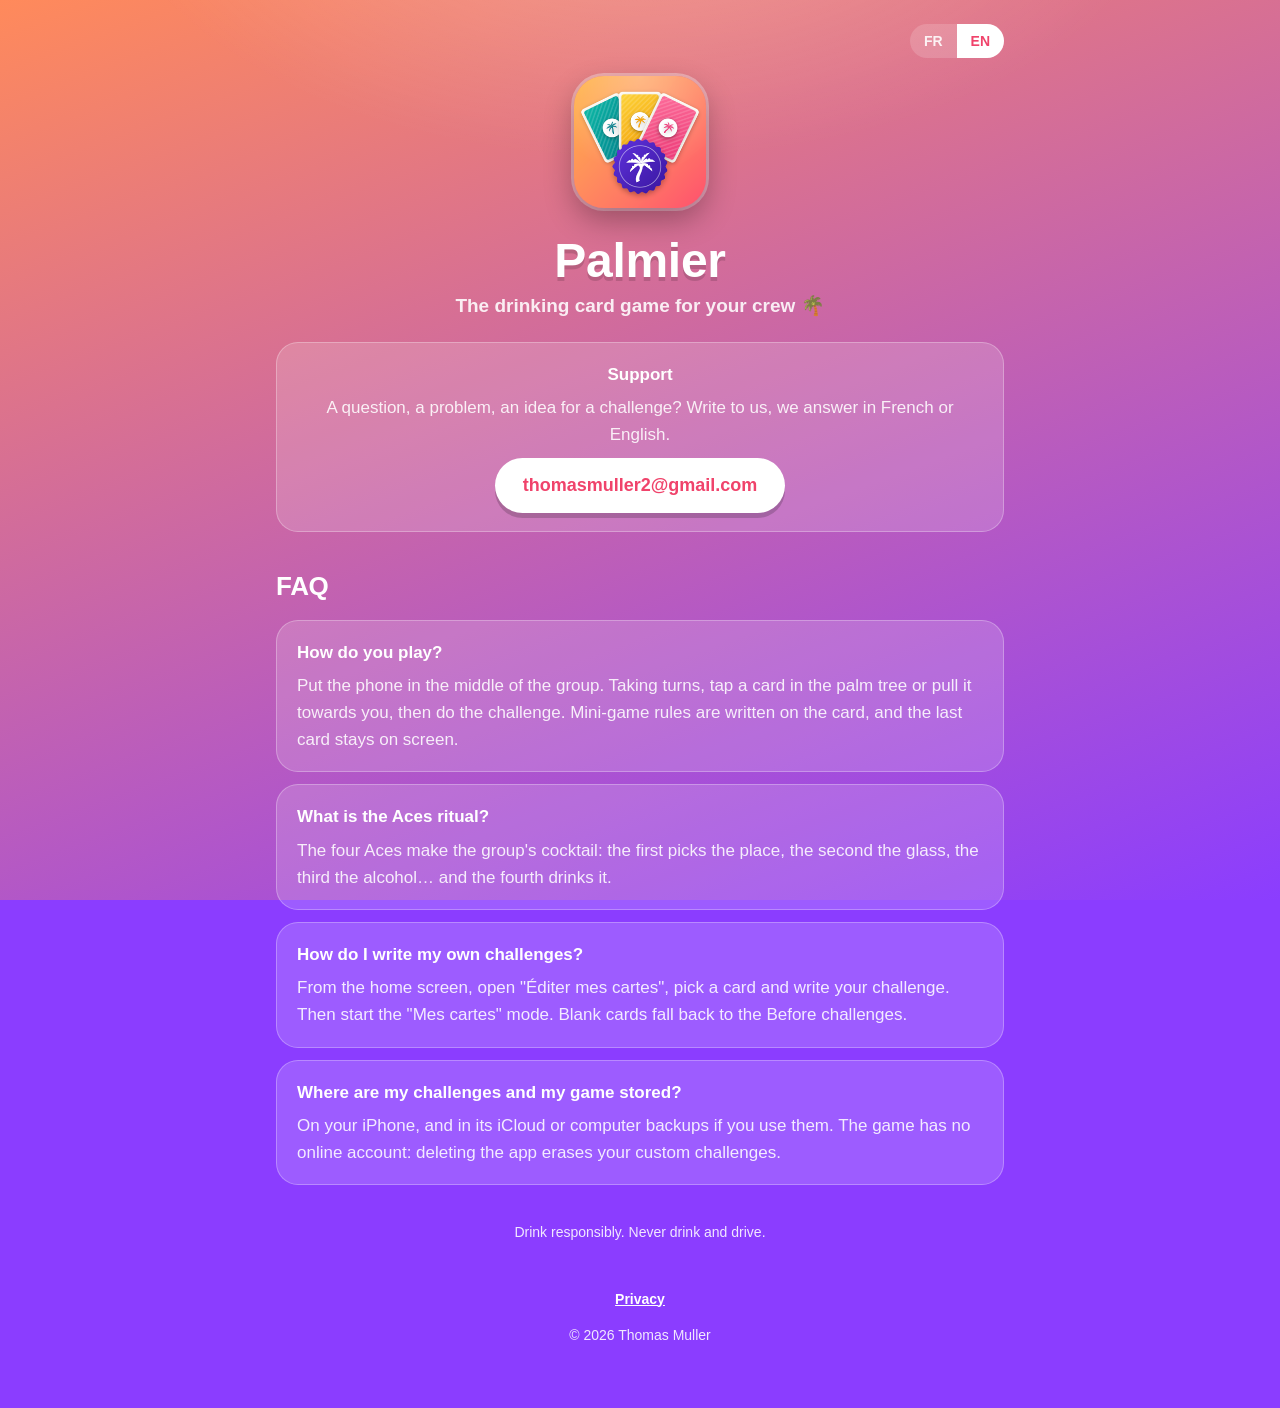
==== index.html @ 2b93b501 "Palmier : pages d'assistance et de confidentialité Co-Authored-By: Claude Opus 5.5 <noreply@anthropi" ====
<!doctype html>
<html lang="fr">
<head>
<meta charset="utf-8">
<meta name="viewport" content="width=device-width, initial-scale=1">
<title>Palmier — Assistance</title>
<meta name="description" content="Palmier, le jeu à boire entre potes : assistance et questions fréquentes.">
<link rel="icon" href="favicon.png">
<link rel="apple-touch-icon" href="apple-touch-icon.png">
<link rel="stylesheet" href="style.css">
<script>
  (function () {
    var q = location.search.match(/[?&]lang=(fr|en)/), l = q ? q[1] : null;
    if (!l) { try { l = localStorage.getItem("lang"); } catch (e) {} }
    if (!l) l = (navigator.language || "fr").toLowerCase().indexOf("fr") === 0 ? "fr" : "en";
    document.documentElement.className = "js show-" + l;
    document.documentElement.lang = l;
    window.setLang = function (x) {
      try { localStorage.setItem("lang", x); } catch (e) {}
      document.documentElement.className = "js show-" + x;
      document.documentElement.lang = x;
      return false;
    };
  })();
</script>
</head>
<body>
<main>
  <div class="top">
    <nav class="langs">
      <a href="?lang=fr" onclick="return setLang('fr')" id="l-fr">FR</a><a href="?lang=en" onclick="return setLang('en')" id="l-en">EN</a>
    </nav>
  </div>

  <header class="hero">
    <img src="icon.png" alt="Palmier">
    <h1>Palmier</h1>
    <p class="tagline" lang="fr">Le jeu à boire entre potes 🌴</p>
    <p class="tagline" lang="en">The drinking card game for your crew 🌴</p>
  </header>

  <section lang="fr">
    <div class="card contact">
      <h3>Assistance</h3>
      <p>Une question, un souci, une idée de défi&nbsp;? Écris-nous, on répond en français ou en anglais.</p>
      <a class="btn" href="mailto:thomasmuller2@gmail.com">thomasmuller2@gmail.com</a>
    </div>

    <h2>Questions fréquentes</h2>
    <div class="card">
      <h3>Comment on joue&nbsp;?</h3>
      <p>Pose le téléphone au milieu de la bande. Chacun son tour, touche une carte du palmier ou tire-la vers toi, puis fais le défi. L'explication des mini-jeux est écrite sur la carte, et la dernière carte reste affichée en bas de l'écran.</p>
    </div>
    <div class="card">
      <h3>C'est quoi le rituel des As&nbsp;?</h3>
      <p>Les quatre As préparent le cocktail du groupe&nbsp;: le premier choisit l'endroit, le deuxième le récipient, le troisième l'alcool… et le quatrième le boit.</p>
    </div>
    <div class="card">
      <h3>Comment créer mes propres défis&nbsp;?</h3>
      <p>Depuis l'accueil, ouvre «&nbsp;Éditer mes cartes&nbsp;», choisis une carte et écris ton défi. Lance ensuite l'ambiance «&nbsp;Mes cartes&nbsp;». Les cartes laissées vides reprennent les défis du Before.</p>
    </div>
    <div class="card">
      <h3>Où sont enregistrés mes défis et ma partie&nbsp;?</h3>
      <p>Sur ton iPhone, et dans ses sauvegardes iCloud ou ordinateur si tu les as activées. Le jeu n'a pas de compte en ligne&nbsp;: si tu supprimes l'app, tes défis personnalisés sont effacés.</p>
    </div>

    <p class="warning">L'abus d'alcool est dangereux pour la santé, à consommer avec modération.<br>Ne prends jamais le volant après avoir bu.</p>
  </section>

  <section lang="en">
    <div class="card contact">
      <h3>Support</h3>
      <p>A question, a problem, an idea for a challenge? Write to us, we answer in French or English.</p>
      <a class="btn" href="mailto:thomasmuller2@gmail.com">thomasmuller2@gmail.com</a>
    </div>

    <h2>FAQ</h2>
    <div class="card">
      <h3>How do you play?</h3>
      <p>Put the phone in the middle of the group. Taking turns, tap a card in the palm tree or pull it towards you, then do the challenge. Mini-game rules are written on the card, and the last card stays on screen.</p>
    </div>
    <div class="card">
      <h3>What is the Aces ritual?</h3>
      <p>The four Aces make the group's cocktail: the first picks the place, the second the glass, the third the alcohol… and the fourth drinks it.</p>
    </div>
    <div class="card">
      <h3>How do I write my own challenges?</h3>
      <p>From the home screen, open "Éditer mes cartes", pick a card and write your challenge. Then start the "Mes cartes" mode. Blank cards fall back to the Before challenges.</p>
    </div>
    <div class="card">
      <h3>Where are my challenges and my game stored?</h3>
      <p>On your iPhone, and in its iCloud or computer backups if you use them. The game has no online account: deleting the app erases your custom challenges.</p>
    </div>

    <p class="warning">Drink responsibly. Never drink and drive.</p>
  </section>

  <footer>
    <a href="confidentialite.html" lang="fr">Confidentialité</a>
    <a href="confidentialite.html?lang=en" lang="en">Privacy</a>
    <p>© 2026 Thomas Muller</p>
  </footer>
</main>
</body>
</html>
---- style.css ----
:root {
  --top: #ff8a5b;
  --bottom: #8b3dff;
  --card: rgba(255, 255, 255, 0.16);
  --card-line: rgba(255, 255, 255, 0.28);
  --text: #ffffff;
  --muted: rgba(255, 255, 255, 0.88);
  --accent: #f0436b;
}

* { box-sizing: border-box; }

html { background: var(--bottom); }

body {
  margin: 0;
  min-height: 100vh;
  color: var(--text);
  font: 17px/1.6 ui-rounded, "SF Pro Rounded", -apple-system, BlinkMacSystemFont, "Segoe UI", Roboto, "Helvetica Neue", Arial, sans-serif;
  background: radial-gradient(900px 500px at 50% -10%, rgba(255, 255, 255, 0.25) 0%, transparent 60%),
              linear-gradient(160deg, var(--top) 0%, var(--bottom) 100%) fixed;
  -webkit-text-size-adjust: 100%;
}

main { max-width: 760px; margin: 0 auto; padding: 24px 16px 48px; }

.top { display: flex; justify-content: flex-end; }

.langs { display: inline-flex; background: var(--card); border-radius: 999px; overflow: hidden; }
.langs a {
  padding: 6px 14px; color: var(--muted); text-decoration: none; font-weight: 800; font-size: 14px;
}
.show-fr #l-fr, .show-en #l-en { background: #fff; color: var(--accent); }

.hero { text-align: center; padding: 18px 0 8px; }
.hero img {
  width: 132px; height: 132px; border-radius: 30px;
  box-shadow: 0 12px 30px rgba(0, 0, 0, 0.3), 0 0 0 3px rgba(255, 255, 255, 0.35);
}

h1, h2 { font-weight: 900; letter-spacing: -0.3px; }
h1 {
  margin: 18px 0 4px; font-size: 48px; line-height: 1.1;
  text-shadow: 0 4px 0 rgba(0, 0, 0, 0.14);
}
.tagline { margin: 0; color: var(--muted); font-size: 19px; font-weight: 700; }

h2 { font-size: 26px; margin: 34px 0 12px; }

.card {
  background: var(--card); border: 1px solid var(--card-line); border-radius: 22px; padding: 18px 20px; margin: 12px 0;
}
.card h3 { margin: 0 0 6px; font-size: 17px; font-weight: 800; }
.card p { margin: 0; color: var(--muted); }
.card p + p { margin-top: 8px; }

.contact { text-align: center; }
.contact .btn {
  display: inline-block; margin-top: 10px; padding: 13px 28px; border-radius: 999px;
  background: #fff; color: var(--accent); font-weight: 900; font-size: 18px; text-decoration: none;
  box-shadow: 0 5px 0 rgba(0, 0, 0, 0.18);
}

a { color: #fff; font-weight: 700; }

.policy h2 { font-size: 22px; margin-top: 28px; }
.policy p, .policy li { color: var(--muted); }
.updated { text-align: center; color: var(--muted); font-size: 14px; margin-top: 4px; }

.warning { text-align: center; color: var(--muted); font-size: 14px; margin-top: 36px; }

footer { text-align: center; color: var(--muted); font-size: 14px; margin-top: 44px; }
footer a { margin: 0 8px; }

/* Les deux langues s'affichent sans script ; le script n'en garde qu'une. */
.js [lang="fr"]:not(html), .js [lang="en"]:not(html) { display: none; }
.js.show-fr [lang="fr"]:not(html), .js.show-en [lang="en"]:not(html) { display: block; }

@media (max-width: 420px) {
  h1 { font-size: 40px; }
  .hero img { width: 112px; height: 112px; border-radius: 26px; }
}
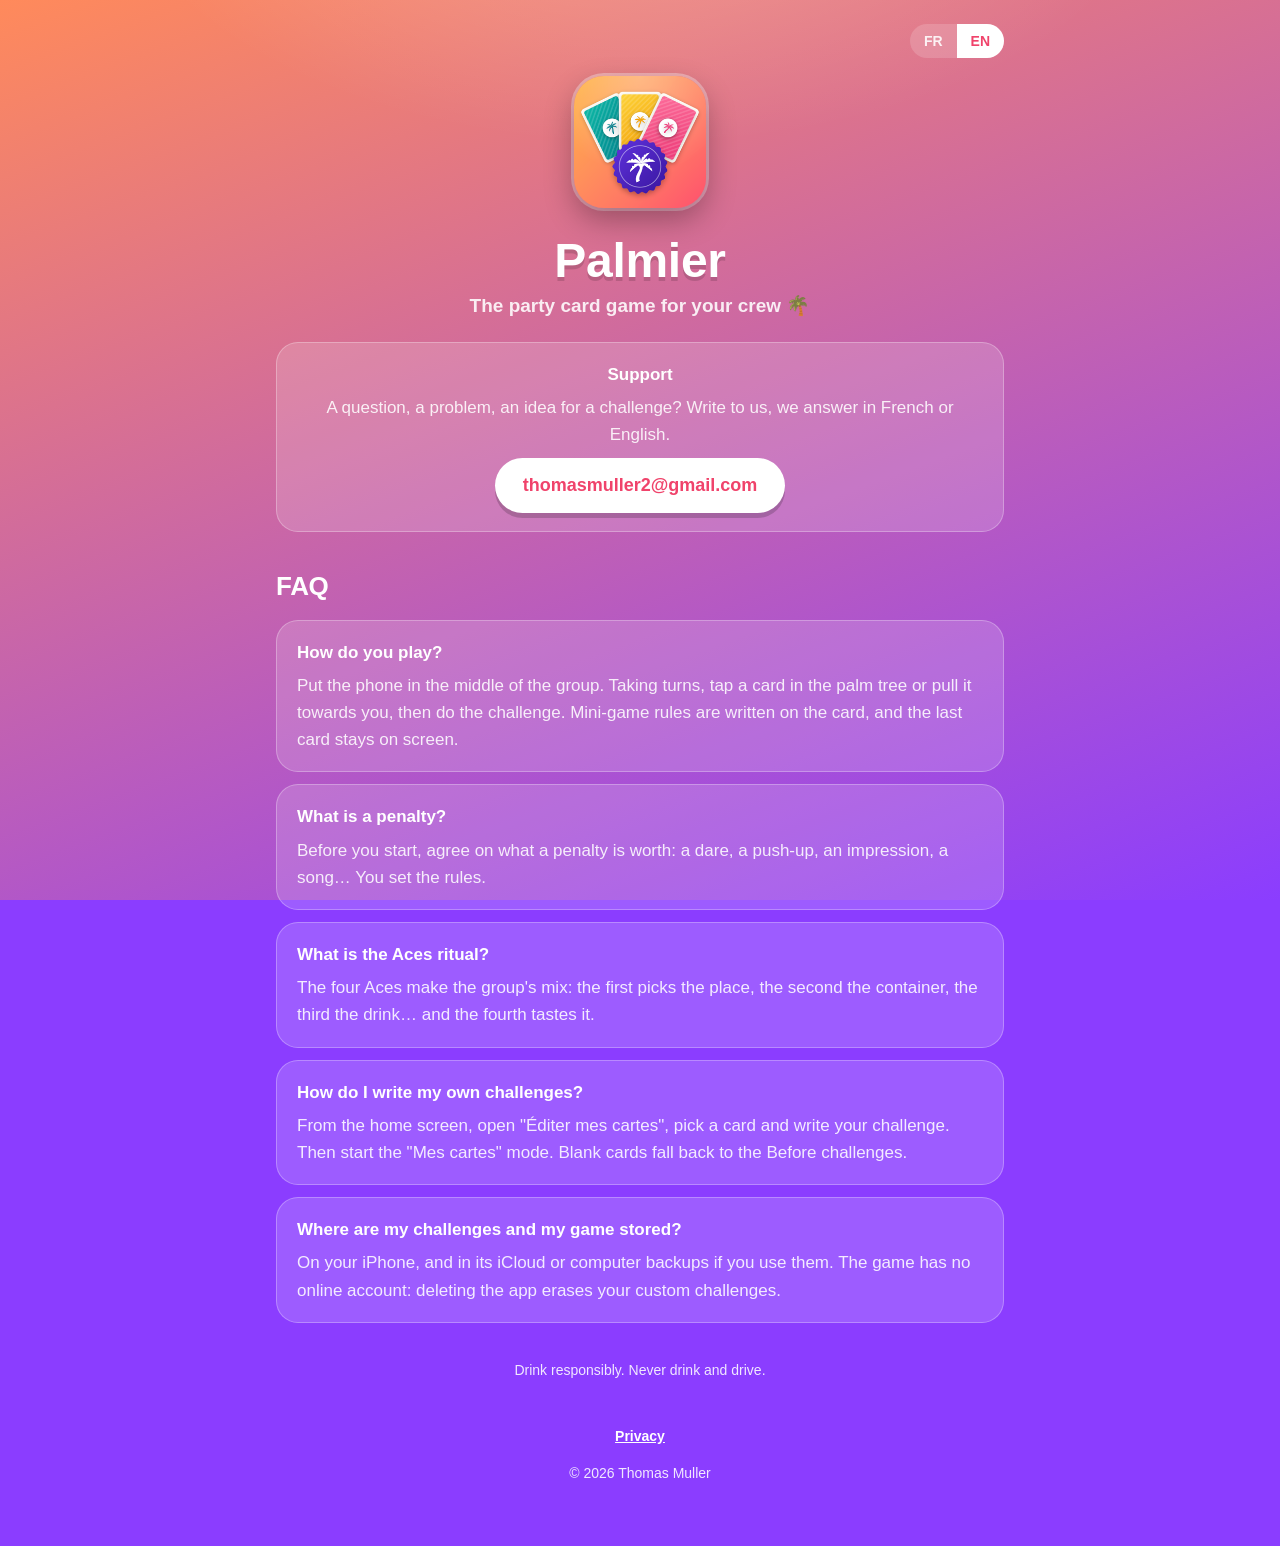
==== commit 2277a948: "Palmier : le jeu de soirée, avec des pénalités (règle 1.4.3 de l'App Store) Co-Authored-By: Claude O" ====
--- a/index.html
+++ b/index.html
@@ -4,7 +4,7 @@
 <meta charset="utf-8">
 <meta name="viewport" content="width=device-width, initial-scale=1">
 <title>Palmier — Assistance</title>
-<meta name="description" content="Palmier, le jeu à boire entre potes : assistance et questions fréquentes.">
+<meta name="description" content="Palmier, le jeu de soirée entre potes : assistance et questions fréquentes.">
 <link rel="icon" href="favicon.png">
 <link rel="apple-touch-icon" href="apple-touch-icon.png">
 <link rel="stylesheet" href="style.css">
@@ -35,8 +35,8 @@
   <header class="hero">
     <img src="icon.png" alt="Palmier">
     <h1>Palmier</h1>
-    <p class="tagline" lang="fr">Le jeu à boire entre potes 🌴</p>
-    <p class="tagline" lang="en">The drinking card game for your crew 🌴</p>
+    <p class="tagline" lang="fr">Le jeu de soirée entre potes 🌴</p>
+    <p class="tagline" lang="en">The party card game for your crew 🌴</p>
   </header>
 
   <section lang="fr">
@@ -52,8 +52,12 @@
       <p>Pose le téléphone au milieu de la bande. Chacun son tour, touche une carte du palmier ou tire-la vers toi, puis fais le défi. L'explication des mini-jeux est écrite sur la carte, et la dernière carte reste affichée en bas de l'écran.</p>
     </div>
     <div class="card">
+      <h3>C'est quoi une pénalité&nbsp;?</h3>
+      <p>Avant de commencer, mettez-vous d'accord sur ce que vaut une pénalité&nbsp;: un gage, une pompe, une imitation, une chanson… C'est vous qui fixez les règles.</p>
+    </div>
+    <div class="card">
       <h3>C'est quoi le rituel des As&nbsp;?</h3>
-      <p>Les quatre As préparent le cocktail du groupe&nbsp;: le premier choisit l'endroit, le deuxième le récipient, le troisième l'alcool… et le quatrième le boit.</p>
+      <p>Les quatre As préparent le mélange du groupe&nbsp;: le premier choisit l'endroit, le deuxième le récipient, le troisième la boisson… et le quatrième le goûte.</p>
     </div>
     <div class="card">
       <h3>Comment créer mes propres défis&nbsp;?</h3>
@@ -80,8 +84,12 @@
       <p>Put the phone in the middle of the group. Taking turns, tap a card in the palm tree or pull it towards you, then do the challenge. Mini-game rules are written on the card, and the last card stays on screen.</p>
     </div>
     <div class="card">
+      <h3>What is a penalty?</h3>
+      <p>Before you start, agree on what a penalty is worth: a dare, a push-up, an impression, a song… You set the rules.</p>
+    </div>
+    <div class="card">
       <h3>What is the Aces ritual?</h3>
-      <p>The four Aces make the group's cocktail: the first picks the place, the second the glass, the third the alcohol… and the fourth drinks it.</p>
+      <p>The four Aces make the group's mix: the first picks the place, the second the container, the third the drink… and the fourth tastes it.</p>
     </div>
     <div class="card">
       <h3>How do I write my own challenges?</h3>
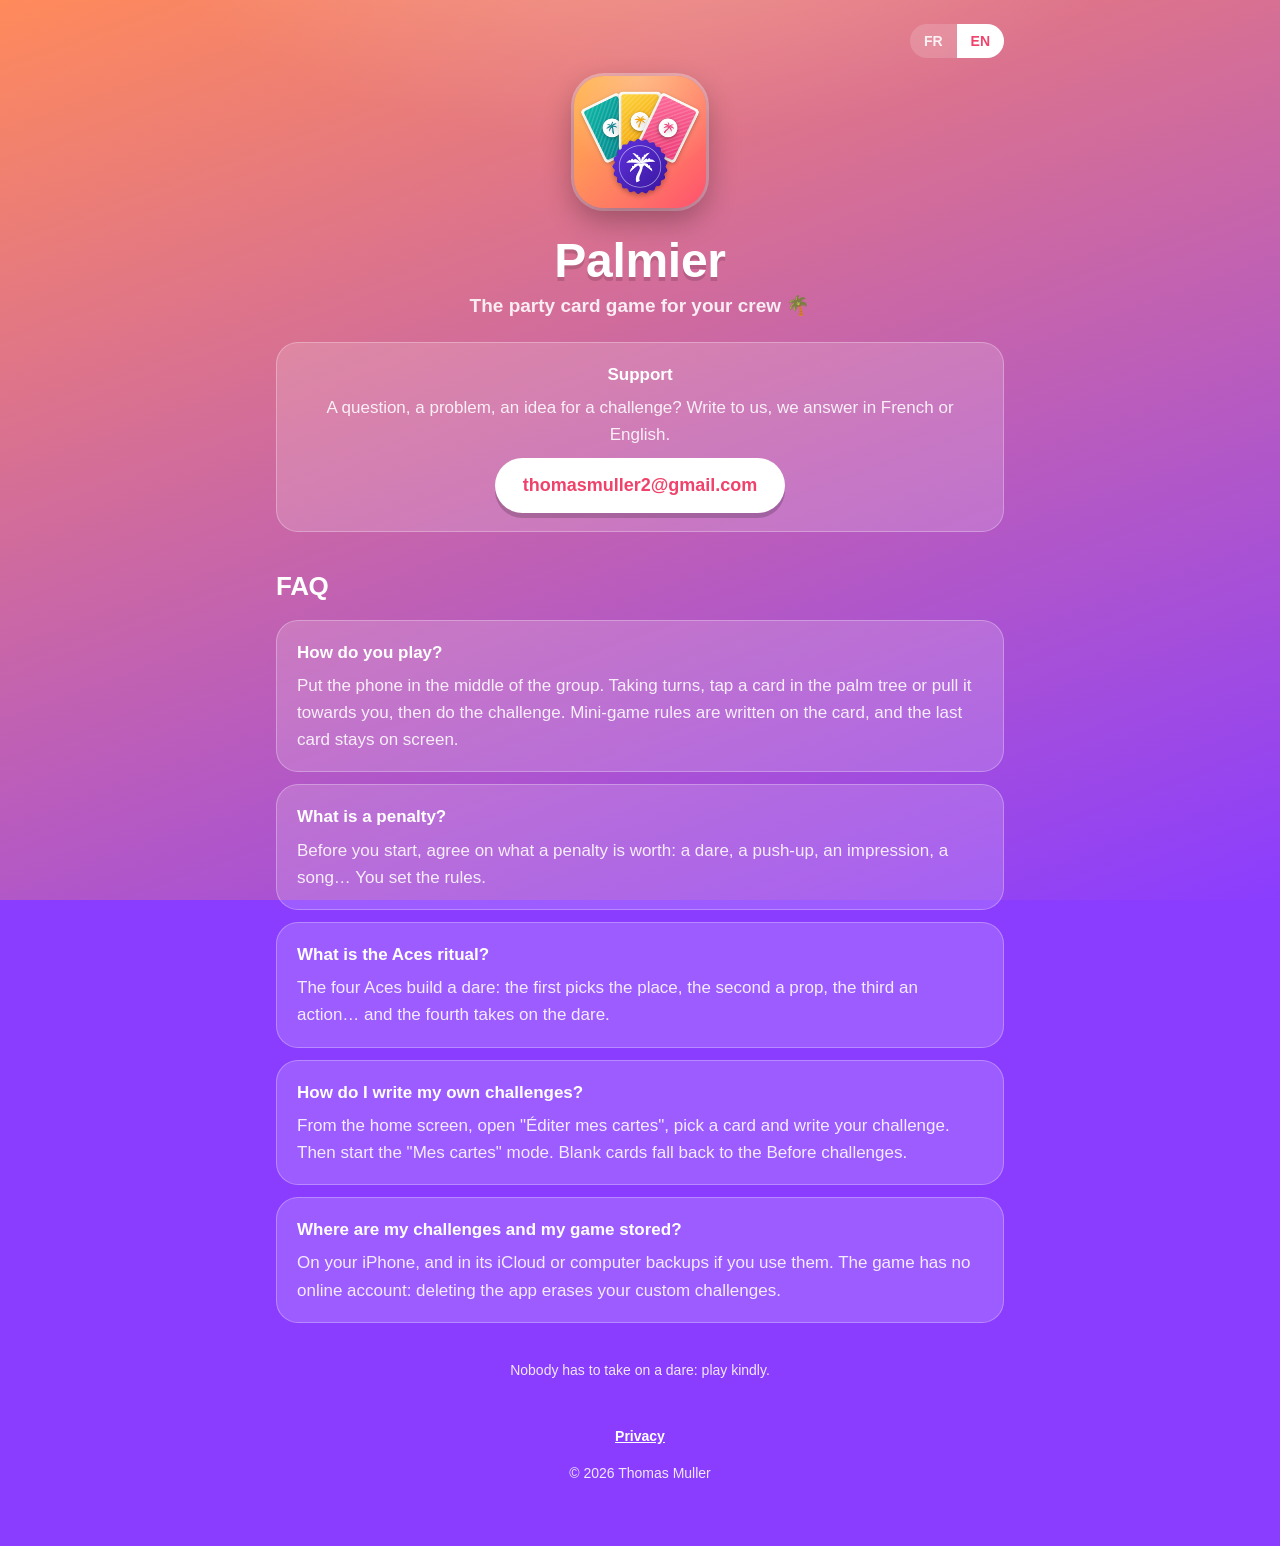
==== commit 185bc56a: "Palmier : rituel des As sans boisson, plus de mention de l'alcool Co-Authored-By: Claude Opus 5.5 <n" ====
--- a/index.html
+++ b/index.html
@@ -57,7 +57,7 @@
     </div>
     <div class="card">
       <h3>C'est quoi le rituel des As&nbsp;?</h3>
-      <p>Les quatre As préparent le mélange du groupe&nbsp;: le premier choisit l'endroit, le deuxième le récipient, le troisième la boisson… et le quatrième le goûte.</p>
+      <p>Les quatre As préparent un défi&nbsp;: le premier choisit l'endroit, le deuxième un accessoire, le troisième une action… et le quatrième relève le défi.</p>
     </div>
     <div class="card">
       <h3>Comment créer mes propres défis&nbsp;?</h3>
@@ -68,7 +68,7 @@
       <p>Sur ton iPhone, et dans ses sauvegardes iCloud ou ordinateur si tu les as activées. Le jeu n'a pas de compte en ligne&nbsp;: si tu supprimes l'app, tes défis personnalisés sont effacés.</p>
     </div>
 
-    <p class="warning">L'abus d'alcool est dangereux pour la santé, à consommer avec modération.<br>Ne prends jamais le volant après avoir bu.</p>
+    <p class="warning">Personne n'est obligé de relever un défi&nbsp;: jouez avec bienveillance.</p>
   </section>
 
   <section lang="en">
@@ -89,7 +89,7 @@
     </div>
     <div class="card">
       <h3>What is the Aces ritual?</h3>
-      <p>The four Aces make the group's mix: the first picks the place, the second the container, the third the drink… and the fourth tastes it.</p>
+      <p>The four Aces build a dare: the first picks the place, the second a prop, the third an action… and the fourth takes on the dare.</p>
     </div>
     <div class="card">
       <h3>How do I write my own challenges?</h3>
@@ -100,7 +100,7 @@
       <p>On your iPhone, and in its iCloud or computer backups if you use them. The game has no online account: deleting the app erases your custom challenges.</p>
     </div>
 
-    <p class="warning">Drink responsibly. Never drink and drive.</p>
+    <p class="warning">Nobody has to take on a dare: play kindly.</p>
   </section>
 
   <footer>
